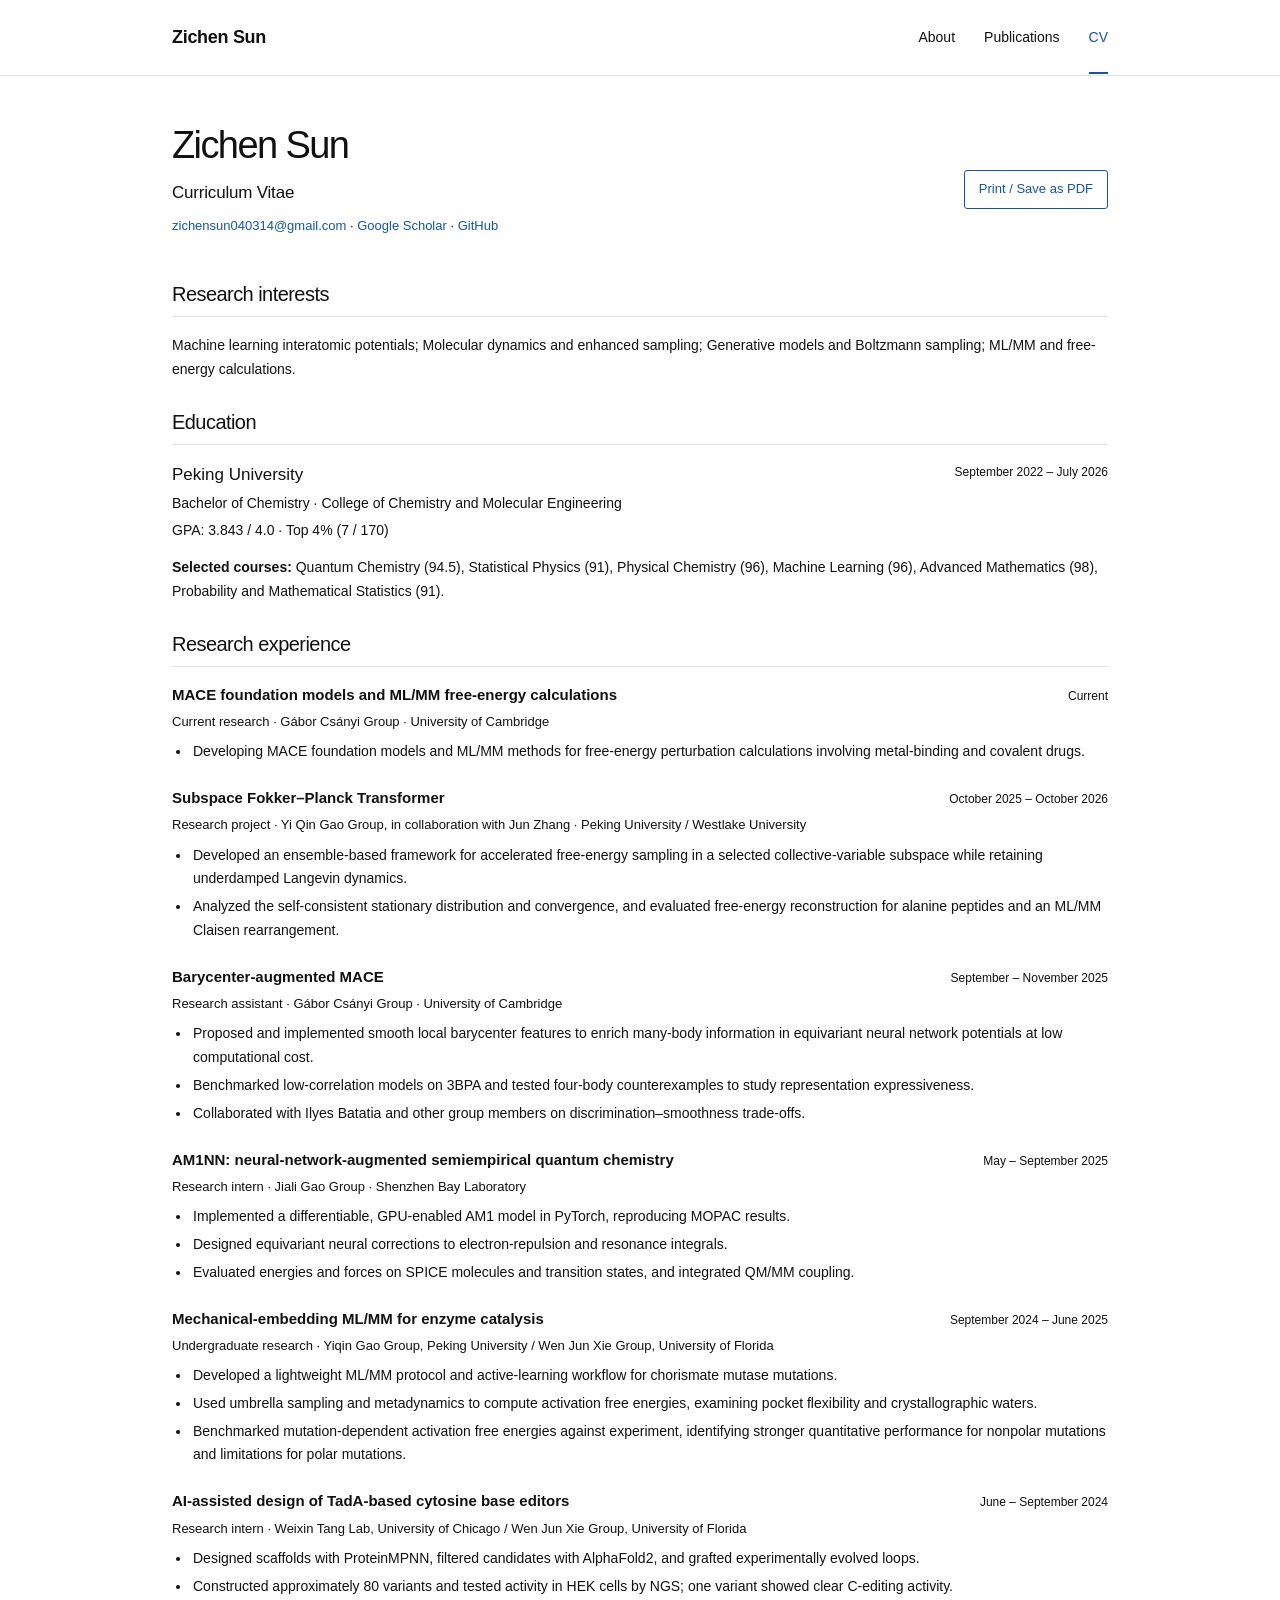
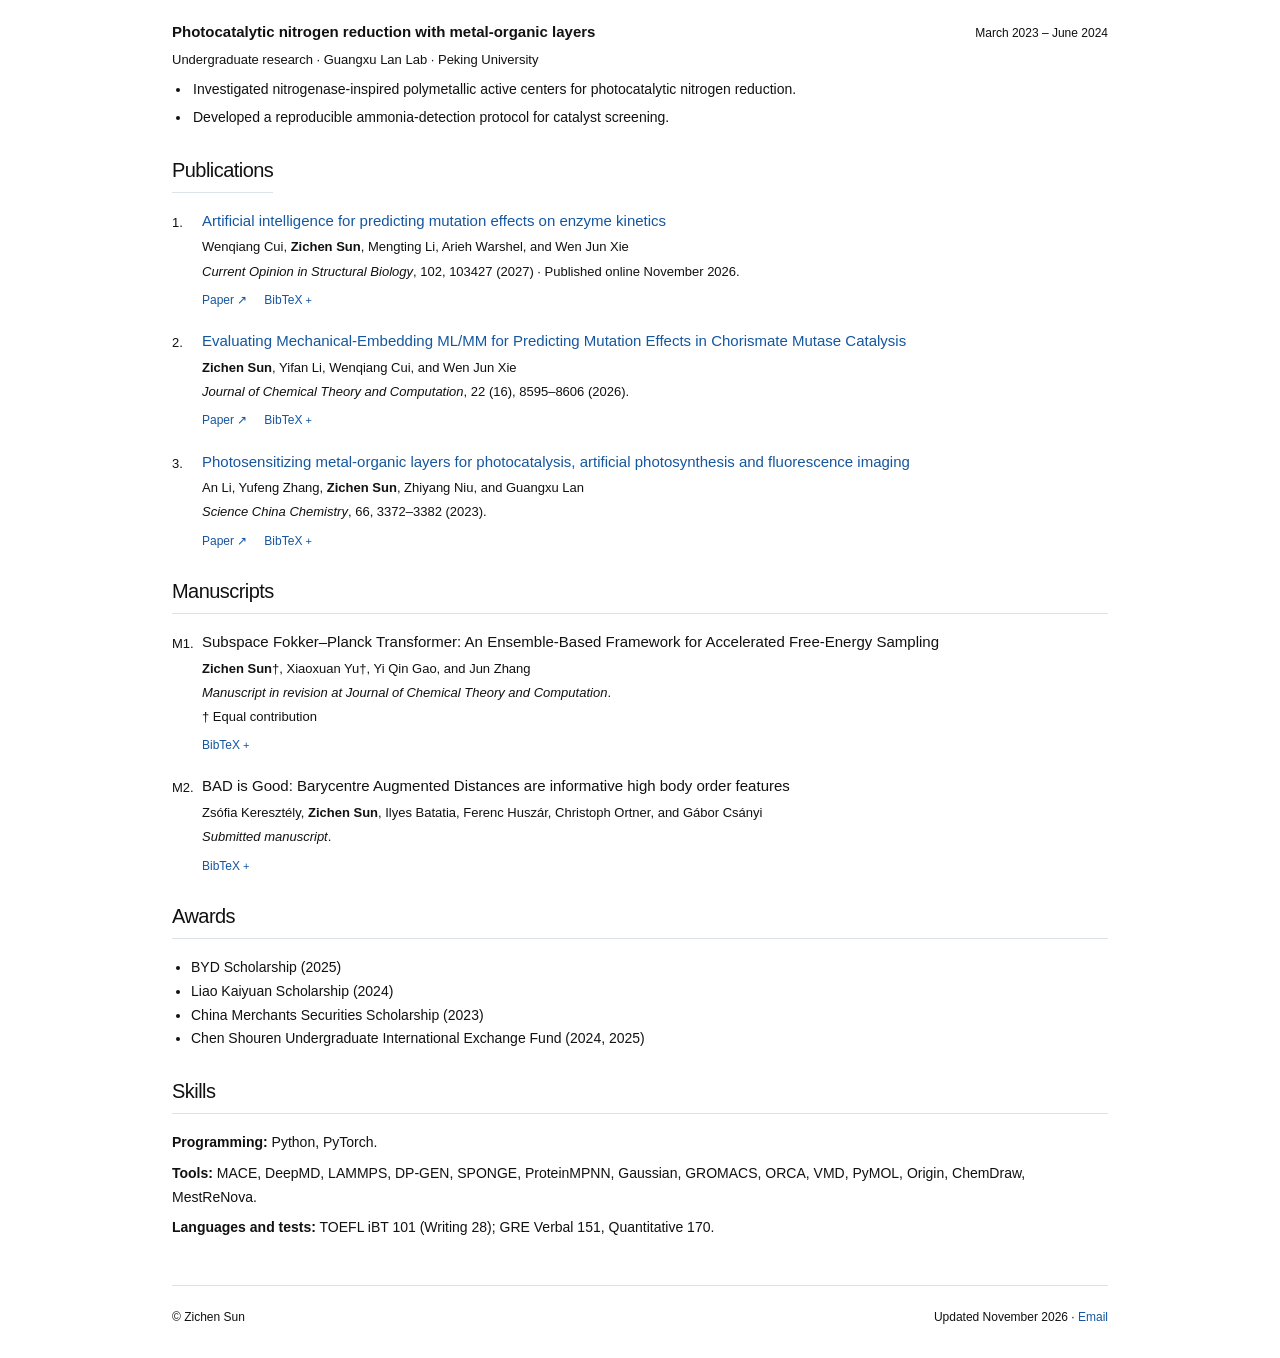
==== site/cv.html @ c67e8f49 "Add academic personal website with editable content and GitHub Pages workflow" ====
<!doctype html>
<html lang="en"><head><meta charset="utf-8"><meta name="viewport" content="width=device-width, initial-scale=1">
<meta name="description" content="Zichen Sun — Machine learning for molecular simulation and sampling. Research, publications, and curriculum vitae.">
<meta name="theme-color" content="#ffffff"><title>Zichen Sun | Curriculum Vitae</title>
<link rel="icon" href="favicon.svg" type="image/svg+xml"><link rel="stylesheet" href="style.css"></head><body>
<a class="skip-link" href="#main">Skip to content</a><header class="site-header"><div class="nav-wrap"><a class="brand" href="index.html">Zichen Sun</a>
<nav aria-label="Main navigation"><a  href="index.html">About</a><a href="index.html#publications">Publications</a><a class="active" aria-current="page" href="cv.html">CV</a></nav></div></header><main id="main" class="cv"><div class="cv-heading"><div><h1>Zichen Sun</h1><p class="tagline">Curriculum Vitae</p><p class="cv-contact"><a href="mailto:zichensun040314@gmail.com">zichensun040314@gmail.com</a> · <a href="https://scholar.google.com/citations?user=5xdHA14AAAAJ&amp;hl=en">Google Scholar</a> · <a href="https://github.com/SunZichen-2004">GitHub</a></p></div><div class="cv-actions"><button class="button secondary" type="button" onclick="window.print()">Print / Save as PDF</button></div></div>
<section class="cv-section"><h2>Research interests</h2><p>Machine learning interatomic potentials; Molecular dynamics and enhanced sampling; Generative models and Boltzmann sampling; ML/MM and free-energy calculations.</p></section>
<section id="education" class="cv-section"><h2>Education</h2><div class="education-entry"><div><h3>Peking University</h3><p>Bachelor of Chemistry · College of Chemistry and Molecular Engineering</p><p>GPA: 3.843 / 4.0 · Top 4% (7 / 170)</p></div><p class="dates">September 2022 – July 2026</p></div><p class="courses"><strong>Selected courses:</strong> Quantum Chemistry (94.5), Statistical Physics (91), Physical Chemistry (96), Machine Learning (96), Advanced Mathematics (98), Probability and Mathematical Statistics (91).</p></section>
<section id="experience" class="cv-section"><h2>Research experience</h2><article class="experience-entry"><div class="entry-heading"><h3>MACE foundation models and ML/MM free-energy calculations</h3><span class="dates">Current</span></div><p class="affiliation">Current research · Gábor Csányi Group · University of Cambridge</p><ul><li>Developing MACE foundation models and ML/MM methods for free-energy perturbation calculations involving metal-binding and covalent drugs.</li></ul></article><article class="experience-entry"><div class="entry-heading"><h3>Subspace Fokker–Planck Transformer</h3><span class="dates">October 2025 – October 2026</span></div><p class="affiliation">Research project · Yi Qin Gao Group, in collaboration with Jun Zhang · Peking University / Westlake University</p><ul><li>Developed an ensemble-based framework for accelerated free-energy sampling in a selected collective-variable subspace while retaining underdamped Langevin dynamics.</li><li>Analyzed the self-consistent stationary distribution and convergence, and evaluated free-energy reconstruction for alanine peptides and an ML/MM Claisen rearrangement.</li></ul></article><article class="experience-entry"><div class="entry-heading"><h3>Barycenter-augmented MACE</h3><span class="dates">September – November 2025</span></div><p class="affiliation">Research assistant · Gábor Csányi Group · University of Cambridge</p><ul><li>Proposed and implemented smooth local barycenter features to enrich many-body information in equivariant neural network potentials at low computational cost.</li><li>Benchmarked low-correlation models on 3BPA and tested four-body counterexamples to study representation expressiveness.</li><li>Collaborated with Ilyes Batatia and other group members on discrimination–smoothness trade-offs.</li></ul></article><article class="experience-entry"><div class="entry-heading"><h3>AM1NN: neural-network-augmented semiempirical quantum chemistry</h3><span class="dates">May – September 2025</span></div><p class="affiliation">Research intern · Jiali Gao Group · Shenzhen Bay Laboratory</p><ul><li>Implemented a differentiable, GPU-enabled AM1 model in PyTorch, reproducing MOPAC results.</li><li>Designed equivariant neural corrections to electron-repulsion and resonance integrals.</li><li>Evaluated energies and forces on SPICE molecules and transition states, and integrated QM/MM coupling.</li></ul></article><article class="experience-entry"><div class="entry-heading"><h3>Mechanical-embedding ML/MM for enzyme catalysis</h3><span class="dates">September 2024 – June 2025</span></div><p class="affiliation">Undergraduate research · Yiqin Gao Group, Peking University / Wen Jun Xie Group, University of Florida</p><ul><li>Developed a lightweight ML/MM protocol and active-learning workflow for chorismate mutase mutations.</li><li>Used umbrella sampling and metadynamics to compute activation free energies, examining pocket flexibility and crystallographic waters.</li><li>Benchmarked mutation-dependent activation free energies against experiment, identifying stronger quantitative performance for nonpolar mutations and limitations for polar mutations.</li></ul></article><article class="experience-entry"><div class="entry-heading"><h3>AI-assisted design of TadA-based cytosine base editors</h3><span class="dates">June – September 2024</span></div><p class="affiliation">Research intern · Weixin Tang Lab, University of Chicago / Wen Jun Xie Group, University of Florida</p><ul><li>Designed scaffolds with ProteinMPNN, filtered candidates with AlphaFold2, and grafted experimentally evolved loops.</li><li>Constructed approximately 80 variants and tested activity in HEK cells by NGS; one variant showed clear C-editing activity.</li></ul></article><article class="experience-entry"><div class="entry-heading"><h3>Photocatalytic nitrogen reduction with metal-organic layers</h3><span class="dates">March 2023 – June 2024</span></div><p class="affiliation">Undergraduate research · Guangxu Lan Lab · Peking University</p><ul><li>Investigated nitrogenase-inspired polymetallic active centers for photocatalytic nitrogen reduction.</li><li>Developed a reproducible ammonia-detection protocol for catalyst screening.</li></ul></article></section>
<section id="publications" class="cv-section"><div class="section-heading"><h2>Publications</h2></div>
<ol class="papers"><li class="paper"><div class="paper-number">1.</div><article>
<h3><a href="https://doi.org/10.1016/j.sbi.2026.103427">Artificial intelligence for predicting mutation effects on enzyme kinetics</a></h3>
<p class="authors">Wenqiang Cui, <strong>Zichen Sun</strong>, Mengting Li, Arieh Warshel, and Wen Jun Xie</p><p class="venue"><em>Current Opinion in Structural Biology</em>, 102, 103427 (2027) · Published online November 2026.</p>

<div class="paper-links"><a href="https://doi.org/10.1016/j.sbi.2026.103427">Paper ↗</a>

<details class="bib"><summary>BibTeX</summary><pre>@article{sun2027artificial,
  title = {Artificial intelligence for predicting mutation effects on enzyme kinetics},
  author = {Wenqiang Cui and Zichen Sun and Mengting Li and Arieh Warshel and Wen Jun Xie},
  journal = {Current Opinion in Structural Biology},
  year = {2027},
  doi = {10.1016/j.sbi.2026.103427}
}</pre></details></div></article></li><li class="paper"><div class="paper-number">2.</div><article>
<h3><a href="https://doi.org/10.1021/acs.jctc.6c00761">Evaluating Mechanical-Embedding ML/MM for Predicting Mutation Effects in Chorismate Mutase Catalysis</a></h3>
<p class="authors"><strong>Zichen Sun</strong>, Yifan Li, Wenqiang Cui, and Wen Jun Xie</p><p class="venue"><em>Journal of Chemical Theory and Computation</em>, 22 (16), 8595–8606 (2026).</p>

<div class="paper-links"><a href="https://doi.org/10.1021/acs.jctc.6c00761">Paper ↗</a>

<details class="bib"><summary>BibTeX</summary><pre>@article{sun2026evaluating,
  title = {Evaluating Mechanical-Embedding ML/MM for Predicting Mutation Effects in Chorismate Mutase Catalysis},
  author = {Zichen Sun and Yifan Li and Wenqiang Cui and Wen Jun Xie},
  journal = {Journal of Chemical Theory and Computation},
  year = {2026},
  doi = {10.1021/acs.jctc.6c00761}
}</pre></details></div></article></li><li class="paper"><div class="paper-number">3.</div><article>
<h3><a href="https://doi.org/10.1007/s11426-023-1784-8">Photosensitizing metal-organic layers for photocatalysis, artificial photosynthesis and fluorescence imaging</a></h3>
<p class="authors">An Li, Yufeng Zhang, <strong>Zichen Sun</strong>, Zhiyang Niu, and Guangxu Lan</p><p class="venue"><em>Science China Chemistry</em>, 66, 3372–3382 (2023).</p>

<div class="paper-links"><a href="https://doi.org/10.1007/s11426-023-1784-8">Paper ↗</a>

<details class="bib"><summary>BibTeX</summary><pre>@article{sun2023photosensitizing,
  title = {Photosensitizing metal-organic layers for photocatalysis, artificial photosynthesis and fluorescence imaging},
  author = {An Li and Yufeng Zhang and Zichen Sun and Zhiyang Niu and Guangxu Lan},
  journal = {Science China Chemistry},
  year = {2023},
  doi = {10.1007/s11426-023-1784-8}
}</pre></details></div></article></li></ol></section>
<section id="manuscripts" class="cv-section"><h2>Manuscripts</h2><ol class="papers"><li class="paper"><div class="paper-number">M1.</div><article>
<h3>Subspace Fokker–Planck Transformer: An Ensemble-Based Framework for Accelerated Free-Energy Sampling</h3>
<p class="authors"><strong>Zichen Sun</strong>†, Xiaoxuan Yu†, Yi Qin Gao, and Jun Zhang</p><p class="venue"><em>Manuscript in revision at Journal of Chemical Theory and Computation</em>.</p>
<p class="paper-note">† Equal contribution</p>
<div class="paper-links">

<details class="bib"><summary>BibTeX</summary><pre>@article{sunmanuscriptsubspace,
  title = {Subspace Fokker–Planck Transformer: An Ensemble-Based Framework for Accelerated Free-Energy Sampling},
  author = {Zichen Sun and Xiaoxuan Yu and Yi Qin Gao and Jun Zhang},
  journal = {Manuscript in revision at Journal of Chemical Theory and Computation}
}</pre></details></div></article></li><li class="paper"><div class="paper-number">M2.</div><article>
<h3>BAD is Good: Barycentre Augmented Distances are informative high body order features</h3>
<p class="authors">Zsófia Keresztély, <strong>Zichen Sun</strong>, Ilyes Batatia, Ferenc Huszár, Christoph Ortner, and Gábor Csányi</p><p class="venue"><em>Submitted manuscript</em>.</p>

<div class="paper-links">

<details class="bib"><summary>BibTeX</summary><pre>@article{sunmanuscriptbad,
  title = {BAD is Good: Barycentre Augmented Distances are informative high body order features},
  author = {Zsófia Keresztély and Zichen Sun and Ilyes Batatia and Ferenc Huszár and Christoph Ortner and Gábor Csányi},
  journal = {Submitted manuscript}
}</pre></details></div></article></li></ol></section>
<section class="cv-section"><h2>Awards</h2><ul class="simple-list"><li>BYD Scholarship (2025)</li><li>Liao Kaiyuan Scholarship (2024)</li><li>China Merchants Securities Scholarship (2023)</li><li>Chen Shouren Undergraduate International Exchange Fund (2024, 2025)</li></ul></section>
<section class="cv-section"><h2>Skills</h2><p class="skill"><strong>Programming:</strong> Python, PyTorch.</p><p class="skill"><strong>Tools:</strong> MACE, DeepMD, LAMMPS, DP-GEN, SPONGE, ProteinMPNN, Gaussian, GROMACS, ORCA, VMD, PyMOL, Origin, ChemDraw, MestReNova.</p><p class="skill"><strong>Languages and tests:</strong> TOEFL iBT 101 (Writing 28); GRE Verbal 151, Quantitative 170.</p></section></main><footer class="site-footer"><span>© Zichen Sun</span><span>Updated November 2026 · <a href="mailto:zichensun040314@gmail.com">Email</a></span></footer></body></html>
---- site/style.css ----
:root{--ink:#111;--blue:#1456a0;--blue-dark:#0a3770;--line:#dce3eb;--paper:#fff;--soft:#f5f8fc;color-scheme:light}
*{box-sizing:border-box}html{scroll-behavior:smooth;scroll-padding-top:85px}body{margin:0;background:var(--paper);color:var(--ink);font-family:Arial,Helvetica,sans-serif;font-size:16px;line-height:1.7;-webkit-font-smoothing:antialiased}a{color:var(--blue);text-decoration:none}a:hover{text-decoration:underline;text-underline-offset:4px;color:var(--blue-dark)}a:focus-visible,button:focus-visible,summary:focus-visible{outline:2px solid var(--blue);outline-offset:5px}button,input,textarea{font:inherit}button,summary{cursor:pointer}.skip-link{position:absolute;top:-80px;left:20px;background:#fff;z-index:9;padding:10px}.skip-link:focus{top:10px}.site-header{border-bottom:1px solid var(--line);background:#fff}.nav-wrap{max-width:1000px;padding:0 32px;min-height:75px;margin:auto;display:flex;align-items:center;justify-content:space-between;gap:20px}.brand{font-size:18px;font-weight:600;color:var(--ink);letter-spacing:-.3px}.nav-wrap nav{display:flex;gap:29px;align-items:center}.nav-wrap nav a{color:var(--ink);font-size:14px;padding:25px 0 22px;border-bottom:2px solid transparent}.nav-wrap nav a.active{color:var(--blue);border-bottom-color:var(--blue)}main{max-width:1000px;padding:0 32px;margin:auto}h1,h2,h3,p{margin-top:0}h1{font-size:44px;font-weight:500;line-height:1.15;letter-spacing:-1.6px;margin-bottom:12px}h2{font-size:25px;line-height:1.35;letter-spacing:-.55px;font-weight:500;margin-bottom:24px}h3{font-size:16px;font-weight:600;line-height:1.5;margin-bottom:5px}p{margin-bottom:17px}.about{padding-top:58px}.tagline{font-size:18px;line-height:1.5;letter-spacing:-.2px;margin-bottom:17px}.profile-links{display:flex;flex-wrap:wrap;gap:11px;align-items:center;font-size:14px;margin-bottom:31px}.profile-links span{font-size:12px;color:#111}.about-grid{display:grid;grid-template-columns:minmax(0,1fr) 214px;gap:48px}.bio p{margin-bottom:19px}.bio p:last-child{margin-bottom:0}.interests{border-left:2px solid var(--line);padding-left:22px;margin-top:5px}.interests h2{color:var(--blue);font-size:15px;font-weight:600;letter-spacing:0;margin-bottom:13px}.interests ul{list-style:none;margin:0 0 25px;padding:0}.interests li{font-size:14px;line-height:1.6;margin-bottom:13px}.text-link{font-size:13px}.section{margin-top:46px;padding-top:28px;border-top:1px solid var(--line)}.section-heading{display:flex;justify-content:space-between;align-items:baseline;gap:20px}.section-heading>a{font-size:13px}.papers{list-style:none;margin:0;padding:0}.paper{display:grid;grid-template-columns:23px minmax(0,1fr);gap:7px;margin-bottom:29px}.paper:last-child{margin-bottom:0}.paper-number{font-size:13px;line-height:25px}.paper h3{font-size:17px;font-weight:500;line-height:1.45;margin-bottom:6px}.paper h3 a{color:var(--blue)}.paper p{font-size:14px;line-height:1.55;margin-bottom:4px}.authors strong{font-weight:600}.paper .venue{font-size:14px}.paper .paper-note{font-size:12px}.paper-links{display:flex;flex-wrap:wrap;align-items:baseline;column-gap:17px;row-gap:5px;margin-top:8px;font-size:12px}.paper-links details{min-width:0}.paper-links details[open]{flex-basis:100%;order:2}.paper-links summary{color:var(--blue);list-style:none;display:inline-block}.paper-links summary::-webkit-details-marker{display:none}.paper-links summary:hover{text-decoration:underline}.paper-links summary:after{content:' +';font-size:11px}.paper-links details[open] summary:after{content:' −'}.paper-links pre{white-space:pre-wrap;overflow-wrap:anywhere;border-left:2px solid var(--line);background:var(--soft);padding:15px 18px;margin:10px 0 4px;font-size:12px;line-height:1.6}.manuscripts .paper h3{color:var(--ink)}.education-entry{display:flex;justify-content:space-between;align-items:flex-start;gap:25px}.education-entry p{font-size:14px;margin-bottom:3px}.education-entry h3{font-size:17px;font-weight:500}.dates{font-size:12px!important;white-space:nowrap;line-height:1.8}.contact p{font-size:14px}.site-footer{max-width:936px;border-top:1px solid var(--line);margin:45px auto 0;padding:21px 0 30px;display:flex;justify-content:space-between;gap:20px;font-size:12px}.cv-heading{display:flex;justify-content:space-between;align-items:center;gap:30px;padding-top:48px}.cv-heading h1{font-size:38px}.cv-heading .tagline{font-size:17px;margin-bottom:10px}.cv-contact{font-size:13px}.cv-actions{display:flex;gap:8px;flex-shrink:0;align-items:center}.button{display:inline-block;background:var(--blue);color:#fff;border:1px solid var(--blue);padding:8px 14px;font-size:13px;line-height:1.6;border-radius:3px;cursor:pointer}.button:hover{background:var(--blue-dark);color:#fff;text-decoration:none}.button.secondary{background:#fff;color:var(--blue)}.button.secondary:hover{background:var(--soft)}.cv-section{margin-top:27px}.cv-section h2{font-size:20px;padding-bottom:8px;border-bottom:1px solid var(--line);margin-bottom:17px}.cv-section>p{font-size:14px}.courses{margin-top:10px}.experience-entry{margin-bottom:23px}.entry-heading{display:flex;align-items:baseline;justify-content:space-between;gap:18px}.entry-heading h3{font-size:15px}.affiliation{font-size:13px;margin-bottom:7px}.experience-entry ul{font-size:14px;margin:0;padding-left:19px}.experience-entry li{padding-left:2px;margin-bottom:4px}.cv-section .paper{margin-bottom:20px}.cv-section .paper h3{font-size:15px}.cv-section .paper p{font-size:13px}.simple-list{padding-left:19px;font-size:14px}.skill{margin-bottom:7px}.cv .site-footer{margin-top:30px}
@media(max-width:760px){.nav-wrap{min-height:64px;padding:0 24px}.nav-wrap nav{gap:21px}.nav-wrap nav a{padding:20px 0 17px}main{padding:0 24px}.about{padding-top:37px}h1{font-size:37px}.tagline{font-size:16px}.about-grid{grid-template-columns:1fr;gap:25px}.interests{border-left:0;border-top:1px solid var(--line);padding:19px 0 0}.interests ul{display:grid;grid-template-columns:1fr 1fr;gap:10px 22px;margin-bottom:12px}.interests li{margin:0;font-size:13px}.section{margin-top:32px;padding-top:25px}h2{font-size:23px}.paper h3{font-size:16px}.paper{grid-template-columns:20px minmax(0,1fr)}.site-footer{margin:34px 24px 0}.education-entry,.entry-heading{flex-direction:column;gap:4px}.dates{white-space:normal}.cv-heading{align-items:flex-start;flex-direction:column;gap:0}.cv-actions{margin:7px 0 5px}.cv-contact{overflow-wrap:anywhere}.contact p{overflow-wrap:anywhere}}
@media(max-width:390px){.nav-wrap{gap:12px;padding:0 20px}.nav-wrap nav{gap:15px}.nav-wrap nav a{font-size:12px}.brand{font-size:16px}main{padding:0 20px}.site-footer{margin-left:20px;margin-right:20px;flex-direction:column;gap:4px}.section-heading{gap:8px}.section-heading>a{font-size:11px}.interests ul{grid-template-columns:1fr}}
@media(prefers-reduced-motion:reduce){html{scroll-behavior:auto}}
@page{size:A4;margin:15mm 16mm}
@media print{body{font-size:10pt;line-height:1.4;color:#000}a{color:#000}main{max-width:none;padding:0}.site-header,.site-footer,.skip-link,.cv-actions,.paper-links{display:none!important}.cv-heading{padding-top:0;display:block}.cv-heading h1{font-size:25pt;margin-bottom:4px}.cv-heading .tagline{font-size:11pt;margin-bottom:6px}.cv-contact{font-size:9pt;margin-bottom:8px}.cv-section{margin-top:15px}.cv-section h2{font-size:12pt;margin-bottom:9px;padding-bottom:4px;break-after:avoid}.cv-section p,.cv-section .paper p,.education-entry p,.experience-entry ul,.simple-list{font-size:9pt}.entry-heading h3,.education-entry h3,.cv-section .paper h3{font-size:10pt}.dates{font-size:8pt!important}.experience-entry{margin-bottom:13px;break-inside:avoid}.experience-entry li{margin-bottom:2px}.affiliation{font-size:8.5pt;margin-bottom:5px}.paper{break-inside:avoid}.cv-section .paper{margin-bottom:12px}.courses{margin-bottom:0}.simple-list{margin-bottom:0}.skill{margin-bottom:4px}.cv-section .paper-number{font-size:8pt;line-height:20px}}
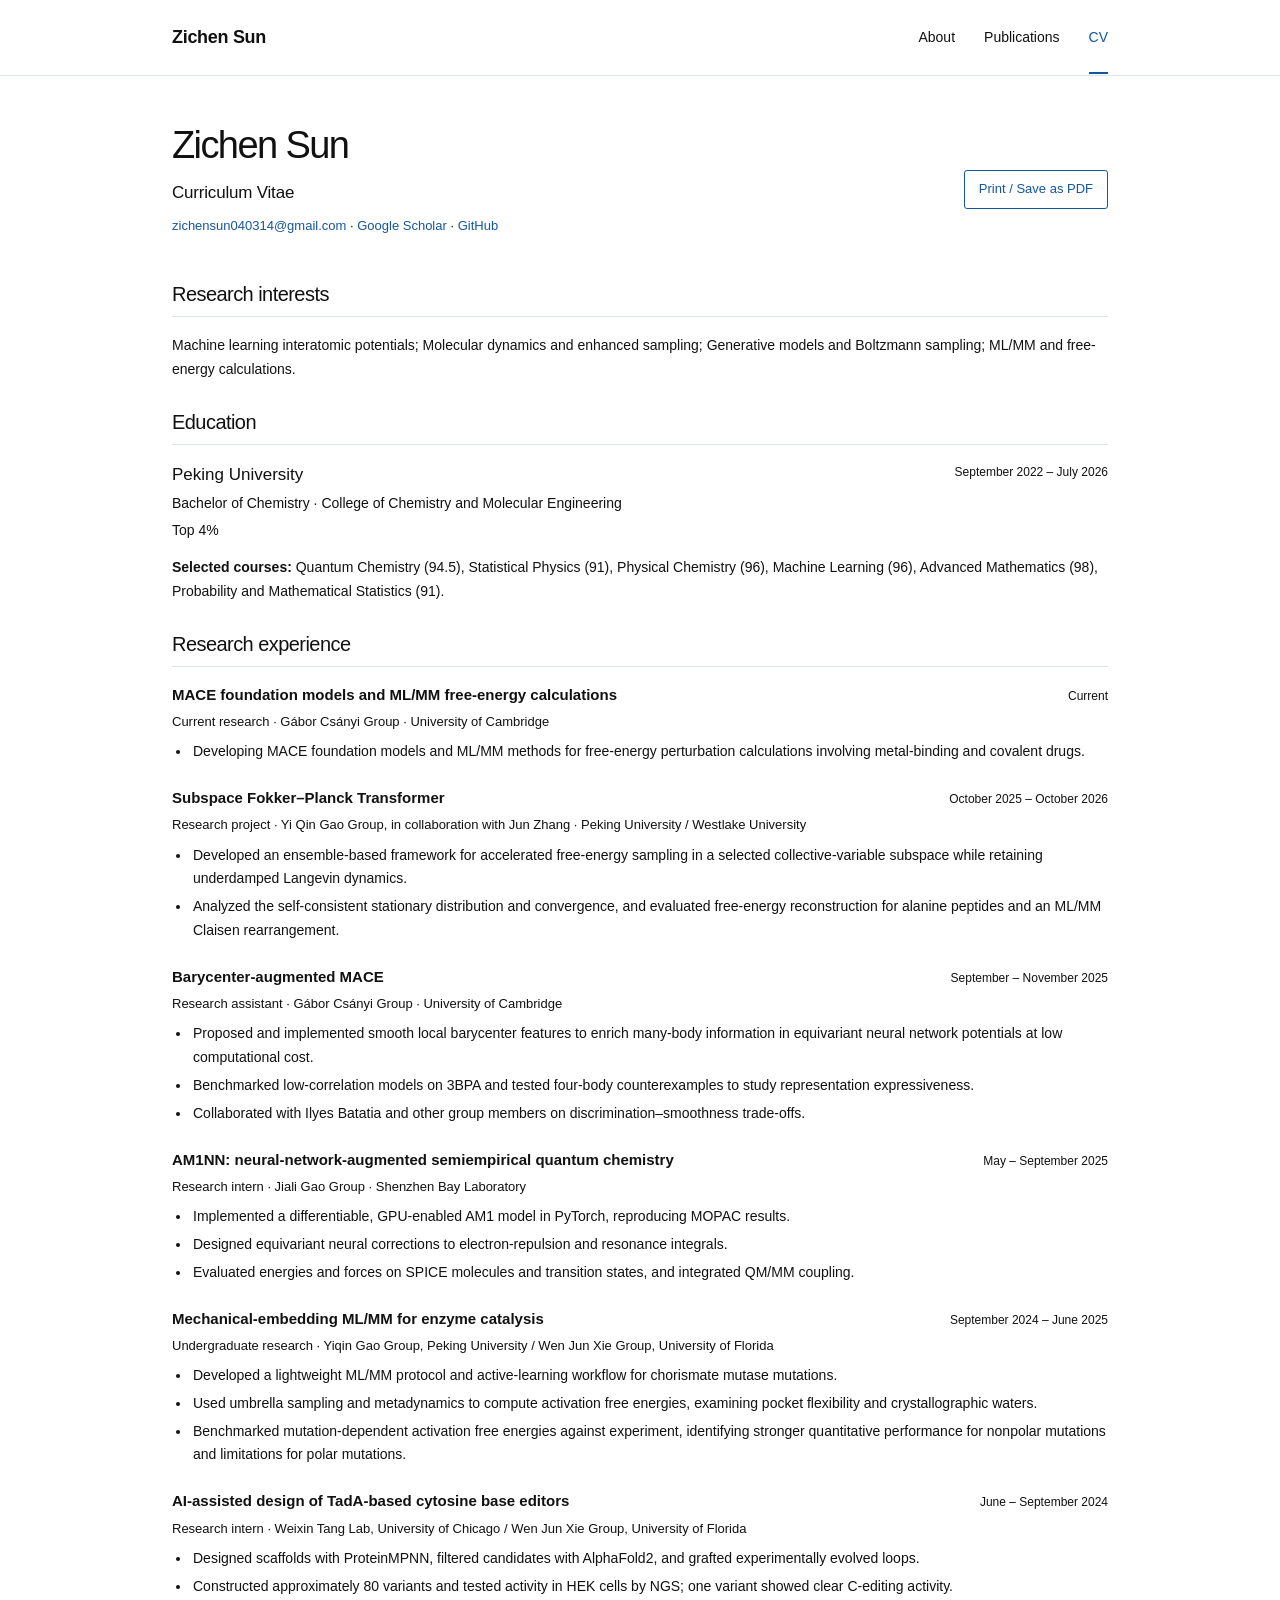
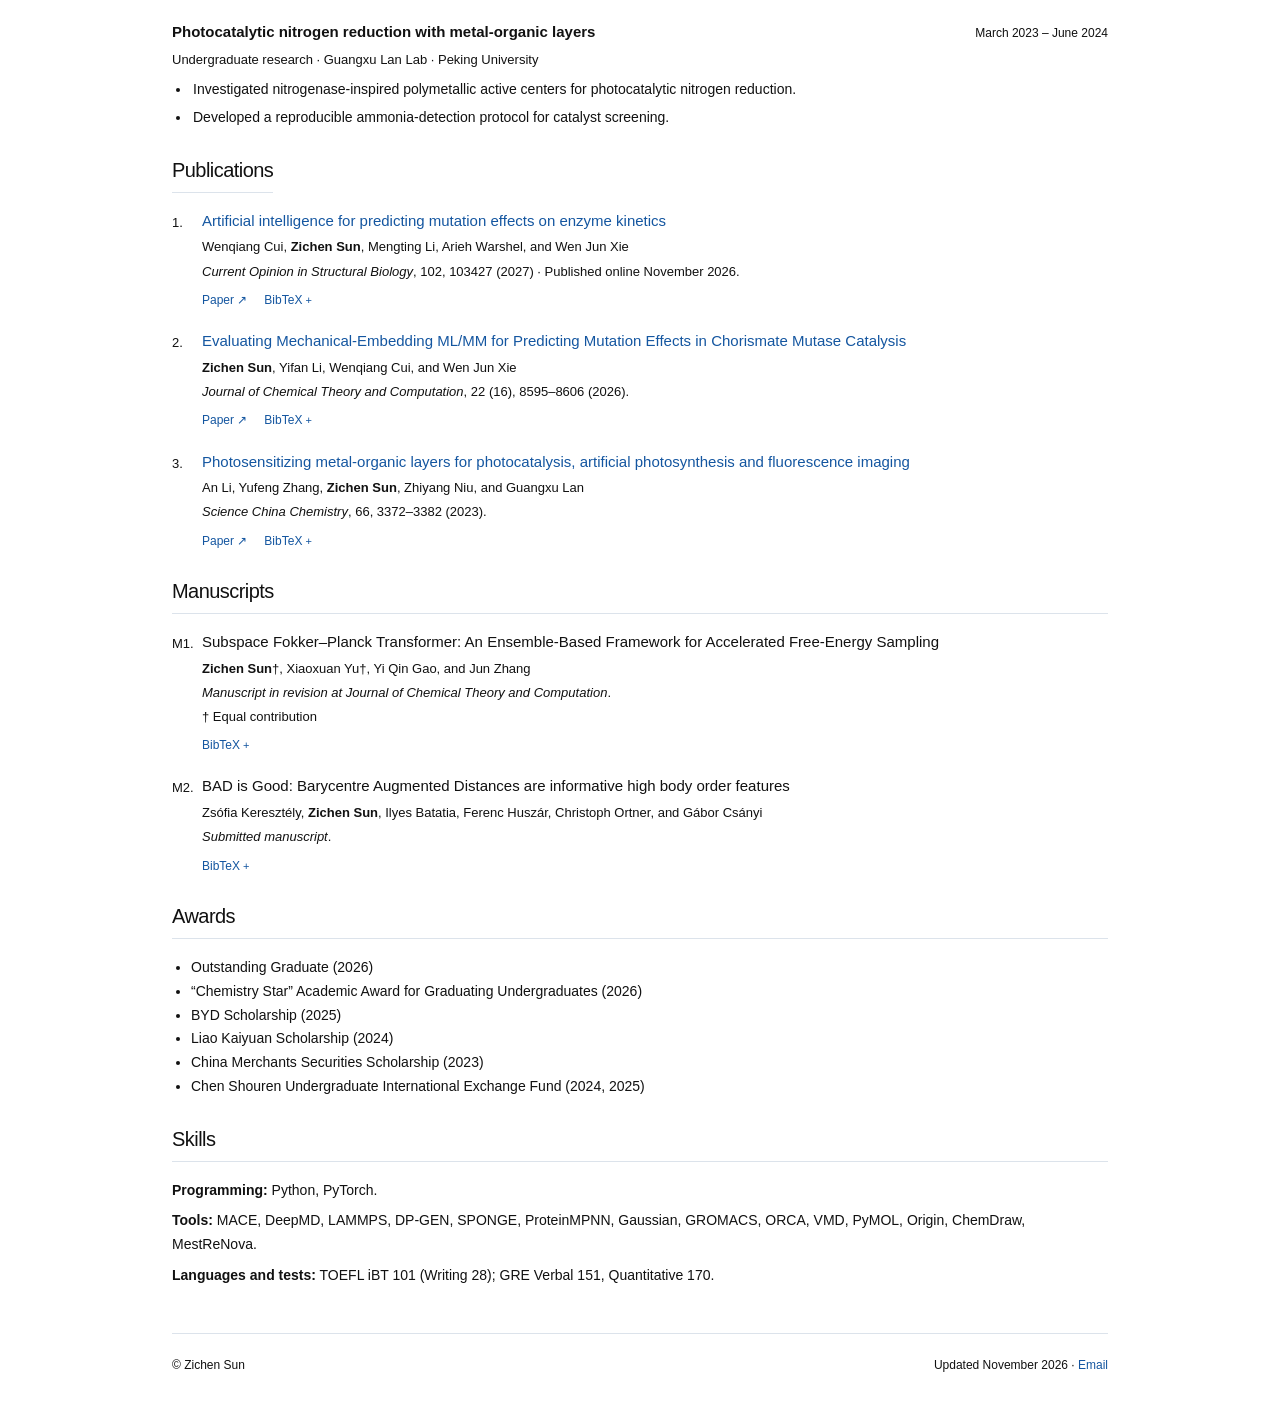
==== commit 1f2a9783: "Add portrait, graduation awards, and updated research interests" ====
--- a/site/cv.html
+++ b/site/cv.html
@@ -6,7 +6,7 @@
 <a class="skip-link" href="#main">Skip to content</a><header class="site-header"><div class="nav-wrap"><a class="brand" href="index.html">Zichen Sun</a>
 <nav aria-label="Main navigation"><a  href="index.html">About</a><a href="index.html#publications">Publications</a><a class="active" aria-current="page" href="cv.html">CV</a></nav></div></header><main id="main" class="cv"><div class="cv-heading"><div><h1>Zichen Sun</h1><p class="tagline">Curriculum Vitae</p><p class="cv-contact"><a href="mailto:zichensun040314@gmail.com">zichensun040314@gmail.com</a> · <a href="https://scholar.google.com/citations?user=5xdHA14AAAAJ&amp;hl=en">Google Scholar</a> · <a href="https://github.com/SunZichen-2004">GitHub</a></p></div><div class="cv-actions"><button class="button secondary" type="button" onclick="window.print()">Print / Save as PDF</button></div></div>
 <section class="cv-section"><h2>Research interests</h2><p>Machine learning interatomic potentials; Molecular dynamics and enhanced sampling; Generative models and Boltzmann sampling; ML/MM and free-energy calculations.</p></section>
-<section id="education" class="cv-section"><h2>Education</h2><div class="education-entry"><div><h3>Peking University</h3><p>Bachelor of Chemistry · College of Chemistry and Molecular Engineering</p><p>GPA: 3.843 / 4.0 · Top 4% (7 / 170)</p></div><p class="dates">September 2022 – July 2026</p></div><p class="courses"><strong>Selected courses:</strong> Quantum Chemistry (94.5), Statistical Physics (91), Physical Chemistry (96), Machine Learning (96), Advanced Mathematics (98), Probability and Mathematical Statistics (91).</p></section>
+<section id="education" class="cv-section"><h2>Education</h2><div class="education-entry"><div><h3>Peking University</h3><p>Bachelor of Chemistry · College of Chemistry and Molecular Engineering</p><p>Top 4%</p></div><p class="dates">September 2022 – July 2026</p></div><p class="courses"><strong>Selected courses:</strong> Quantum Chemistry (94.5), Statistical Physics (91), Physical Chemistry (96), Machine Learning (96), Advanced Mathematics (98), Probability and Mathematical Statistics (91).</p></section>
 <section id="experience" class="cv-section"><h2>Research experience</h2><article class="experience-entry"><div class="entry-heading"><h3>MACE foundation models and ML/MM free-energy calculations</h3><span class="dates">Current</span></div><p class="affiliation">Current research · Gábor Csányi Group · University of Cambridge</p><ul><li>Developing MACE foundation models and ML/MM methods for free-energy perturbation calculations involving metal-binding and covalent drugs.</li></ul></article><article class="experience-entry"><div class="entry-heading"><h3>Subspace Fokker–Planck Transformer</h3><span class="dates">October 2025 – October 2026</span></div><p class="affiliation">Research project · Yi Qin Gao Group, in collaboration with Jun Zhang · Peking University / Westlake University</p><ul><li>Developed an ensemble-based framework for accelerated free-energy sampling in a selected collective-variable subspace while retaining underdamped Langevin dynamics.</li><li>Analyzed the self-consistent stationary distribution and convergence, and evaluated free-energy reconstruction for alanine peptides and an ML/MM Claisen rearrangement.</li></ul></article><article class="experience-entry"><div class="entry-heading"><h3>Barycenter-augmented MACE</h3><span class="dates">September – November 2025</span></div><p class="affiliation">Research assistant · Gábor Csányi Group · University of Cambridge</p><ul><li>Proposed and implemented smooth local barycenter features to enrich many-body information in equivariant neural network potentials at low computational cost.</li><li>Benchmarked low-correlation models on 3BPA and tested four-body counterexamples to study representation expressiveness.</li><li>Collaborated with Ilyes Batatia and other group members on discrimination–smoothness trade-offs.</li></ul></article><article class="experience-entry"><div class="entry-heading"><h3>AM1NN: neural-network-augmented semiempirical quantum chemistry</h3><span class="dates">May – September 2025</span></div><p class="affiliation">Research intern · Jiali Gao Group · Shenzhen Bay Laboratory</p><ul><li>Implemented a differentiable, GPU-enabled AM1 model in PyTorch, reproducing MOPAC results.</li><li>Designed equivariant neural corrections to electron-repulsion and resonance integrals.</li><li>Evaluated energies and forces on SPICE molecules and transition states, and integrated QM/MM coupling.</li></ul></article><article class="experience-entry"><div class="entry-heading"><h3>Mechanical-embedding ML/MM for enzyme catalysis</h3><span class="dates">September 2024 – June 2025</span></div><p class="affiliation">Undergraduate research · Yiqin Gao Group, Peking University / Wen Jun Xie Group, University of Florida</p><ul><li>Developed a lightweight ML/MM protocol and active-learning workflow for chorismate mutase mutations.</li><li>Used umbrella sampling and metadynamics to compute activation free energies, examining pocket flexibility and crystallographic waters.</li><li>Benchmarked mutation-dependent activation free energies against experiment, identifying stronger quantitative performance for nonpolar mutations and limitations for polar mutations.</li></ul></article><article class="experience-entry"><div class="entry-heading"><h3>AI-assisted design of TadA-based cytosine base editors</h3><span class="dates">June – September 2024</span></div><p class="affiliation">Research intern · Weixin Tang Lab, University of Chicago / Wen Jun Xie Group, University of Florida</p><ul><li>Designed scaffolds with ProteinMPNN, filtered candidates with AlphaFold2, and grafted experimentally evolved loops.</li><li>Constructed approximately 80 variants and tested activity in HEK cells by NGS; one variant showed clear C-editing activity.</li></ul></article><article class="experience-entry"><div class="entry-heading"><h3>Photocatalytic nitrogen reduction with metal-organic layers</h3><span class="dates">March 2023 – June 2024</span></div><p class="affiliation">Undergraduate research · Guangxu Lan Lab · Peking University</p><ul><li>Investigated nitrogenase-inspired polymetallic active centers for photocatalytic nitrogen reduction.</li><li>Developed a reproducible ammonia-detection protocol for catalyst screening.</li></ul></article></section>
 <section id="publications" class="cv-section"><div class="section-heading"><h2>Publications</h2></div>
 <ol class="papers"><li class="paper"><div class="paper-number">1.</div><article>
@@ -67,5 +67,5 @@
   author = {Zsófia Keresztély and Zichen Sun and Ilyes Batatia and Ferenc Huszár and Christoph Ortner and Gábor Csányi},
   journal = {Submitted manuscript}
 }</pre></details></div></article></li></ol></section>
-<section class="cv-section"><h2>Awards</h2><ul class="simple-list"><li>BYD Scholarship (2025)</li><li>Liao Kaiyuan Scholarship (2024)</li><li>China Merchants Securities Scholarship (2023)</li><li>Chen Shouren Undergraduate International Exchange Fund (2024, 2025)</li></ul></section>
+<section class="cv-section"><h2>Awards</h2><ul class="simple-list"><li>Outstanding Graduate (2026)</li><li>“Chemistry Star” Academic Award for Graduating Undergraduates (2026)</li><li>BYD Scholarship (2025)</li><li>Liao Kaiyuan Scholarship (2024)</li><li>China Merchants Securities Scholarship (2023)</li><li>Chen Shouren Undergraduate International Exchange Fund (2024, 2025)</li></ul></section>
 <section class="cv-section"><h2>Skills</h2><p class="skill"><strong>Programming:</strong> Python, PyTorch.</p><p class="skill"><strong>Tools:</strong> MACE, DeepMD, LAMMPS, DP-GEN, SPONGE, ProteinMPNN, Gaussian, GROMACS, ORCA, VMD, PyMOL, Origin, ChemDraw, MestReNova.</p><p class="skill"><strong>Languages and tests:</strong> TOEFL iBT 101 (Writing 28); GRE Verbal 151, Quantitative 170.</p></section></main><footer class="site-footer"><span>© Zichen Sun</span><span>Updated November 2026 · <a href="mailto:zichensun040314@gmail.com">Email</a></span></footer></body></html>
--- a/site/style.css
+++ b/site/style.css
@@ -5,3 +5,7 @@
 @media(prefers-reduced-motion:reduce){html{scroll-behavior:auto}}
 @page{size:A4;margin:15mm 16mm}
 @media print{body{font-size:10pt;line-height:1.4;color:#000}a{color:#000}main{max-width:none;padding:0}.site-header,.site-footer,.skip-link,.cv-actions,.paper-links{display:none!important}.cv-heading{padding-top:0;display:block}.cv-heading h1{font-size:25pt;margin-bottom:4px}.cv-heading .tagline{font-size:11pt;margin-bottom:6px}.cv-contact{font-size:9pt;margin-bottom:8px}.cv-section{margin-top:15px}.cv-section h2{font-size:12pt;margin-bottom:9px;padding-bottom:4px;break-after:avoid}.cv-section p,.cv-section .paper p,.education-entry p,.experience-entry ul,.simple-list{font-size:9pt}.entry-heading h3,.education-entry h3,.cv-section .paper h3{font-size:10pt}.dates{font-size:8pt!important}.experience-entry{margin-bottom:13px;break-inside:avoid}.experience-entry li{margin-bottom:2px}.affiliation{font-size:8.5pt;margin-bottom:5px}.paper{break-inside:avoid}.cv-section .paper{margin-bottom:12px}.courses{margin-bottom:0}.simple-list{margin-bottom:0}.skill{margin-bottom:4px}.cv-section .paper-number{font-size:8pt;line-height:20px}}
+
+/* Portrait is displayed at its original aspect ratio, without cropping. */
+.profile-photo{display:block;width:100%;height:auto;margin:5px 0 24px;border-radius:3px}.profile-sidebar{min-width:0}
+@media(max-width:760px){.profile-sidebar{display:contents}.profile-photo{grid-row:1;width:160px;margin:0 auto 3px}.bio{grid-row:2}.interests{grid-row:3}}
